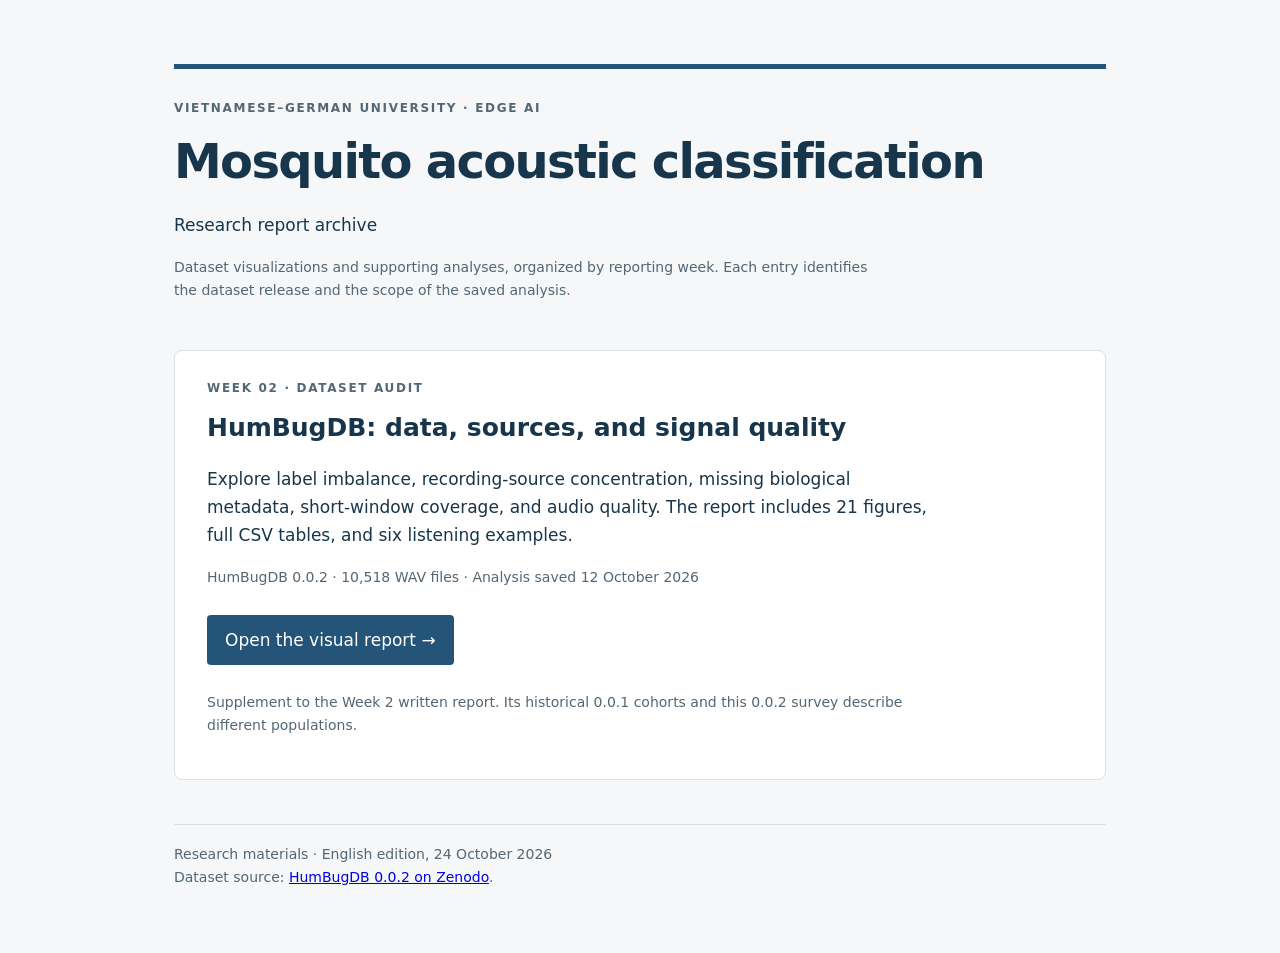
==== index.html @ 85e627a4 "Publish English Week 2 data visualization archive" ====
<!doctype html>
<html lang="en"><head><meta charset="utf-8"><meta name="viewport" content="width=device-width, initial-scale=1">
<title>Edge AI · Research report archive</title>
<style>
:root{color-scheme:light;--ink:#17364b;--blue:#245579;--muted:#536774}
*{box-sizing:border-box}body{margin:0;background:#f5f7f8;color:var(--ink);font:17px/1.65 system-ui,sans-serif}
main{max-width:980px;margin:0 auto;padding:64px 24px}header{border-top:5px solid var(--blue);padding-top:30px;margin-bottom:48px}
.eyebrow{text-transform:uppercase;letter-spacing:.14em;font-size:12px;font-weight:700;color:var(--muted)}
h1{font-size:clamp(32px,5vw,48px);line-height:1.12;letter-spacing:-.035em;margin:16px 0 22px}h2{font-size:25px;margin:8px 0}
p{max-width:720px}article{background:white;border:1px solid #d8e1e7;border-radius:8px;padding:28px 32px}
.meta{color:var(--muted);font-size:14px}.button{display:inline-block;background:var(--blue);color:white;padding:11px 18px;border-radius:4px;text-decoration:none;margin:12px 0}
a:focus-visible{outline:3px solid #b57820;outline-offset:4px}footer{font-size:14px;color:var(--muted);margin-top:44px;border-top:1px solid #d8e1e7;padding-top:18px}
</style></head><body><main>
<header><div class="eyebrow">Vietnamese–German University · Edge AI</div>
<h1>Mosquito acoustic classification</h1><p>Research report archive</p>
<p class="meta">Dataset visualizations and supporting analyses, organized by reporting week. Each entry identifies the dataset release and the scope of the saved analysis.</p></header>
<article><div class="eyebrow">Week 02 · Dataset audit</div>
<h2>HumBugDB: data, sources, and signal quality</h2>
<p>Explore label imbalance, recording-source concentration, missing biological metadata, short-window coverage, and audio quality. The report includes 21 figures, full CSV tables, and six listening examples.</p>
<p class="meta">HumBugDB 0.0.2 · 10,518 WAV files · Analysis saved 12 October 2026</p>
<a class="button" href="reports/week-02/humbug-data-audit/">Open the visual report →</a>
<p class="meta">Supplement to the Week 2 written report. Its historical 0.0.1 cohorts and this 0.0.2 survey describe different populations.</p></article>
<footer>Research materials · English edition, 24 October 2026<br>
Dataset source: <a href="https://zenodo.org/records/6478589">HumBugDB 0.0.2 on Zenodo</a>.</footer>
</main></body></html>
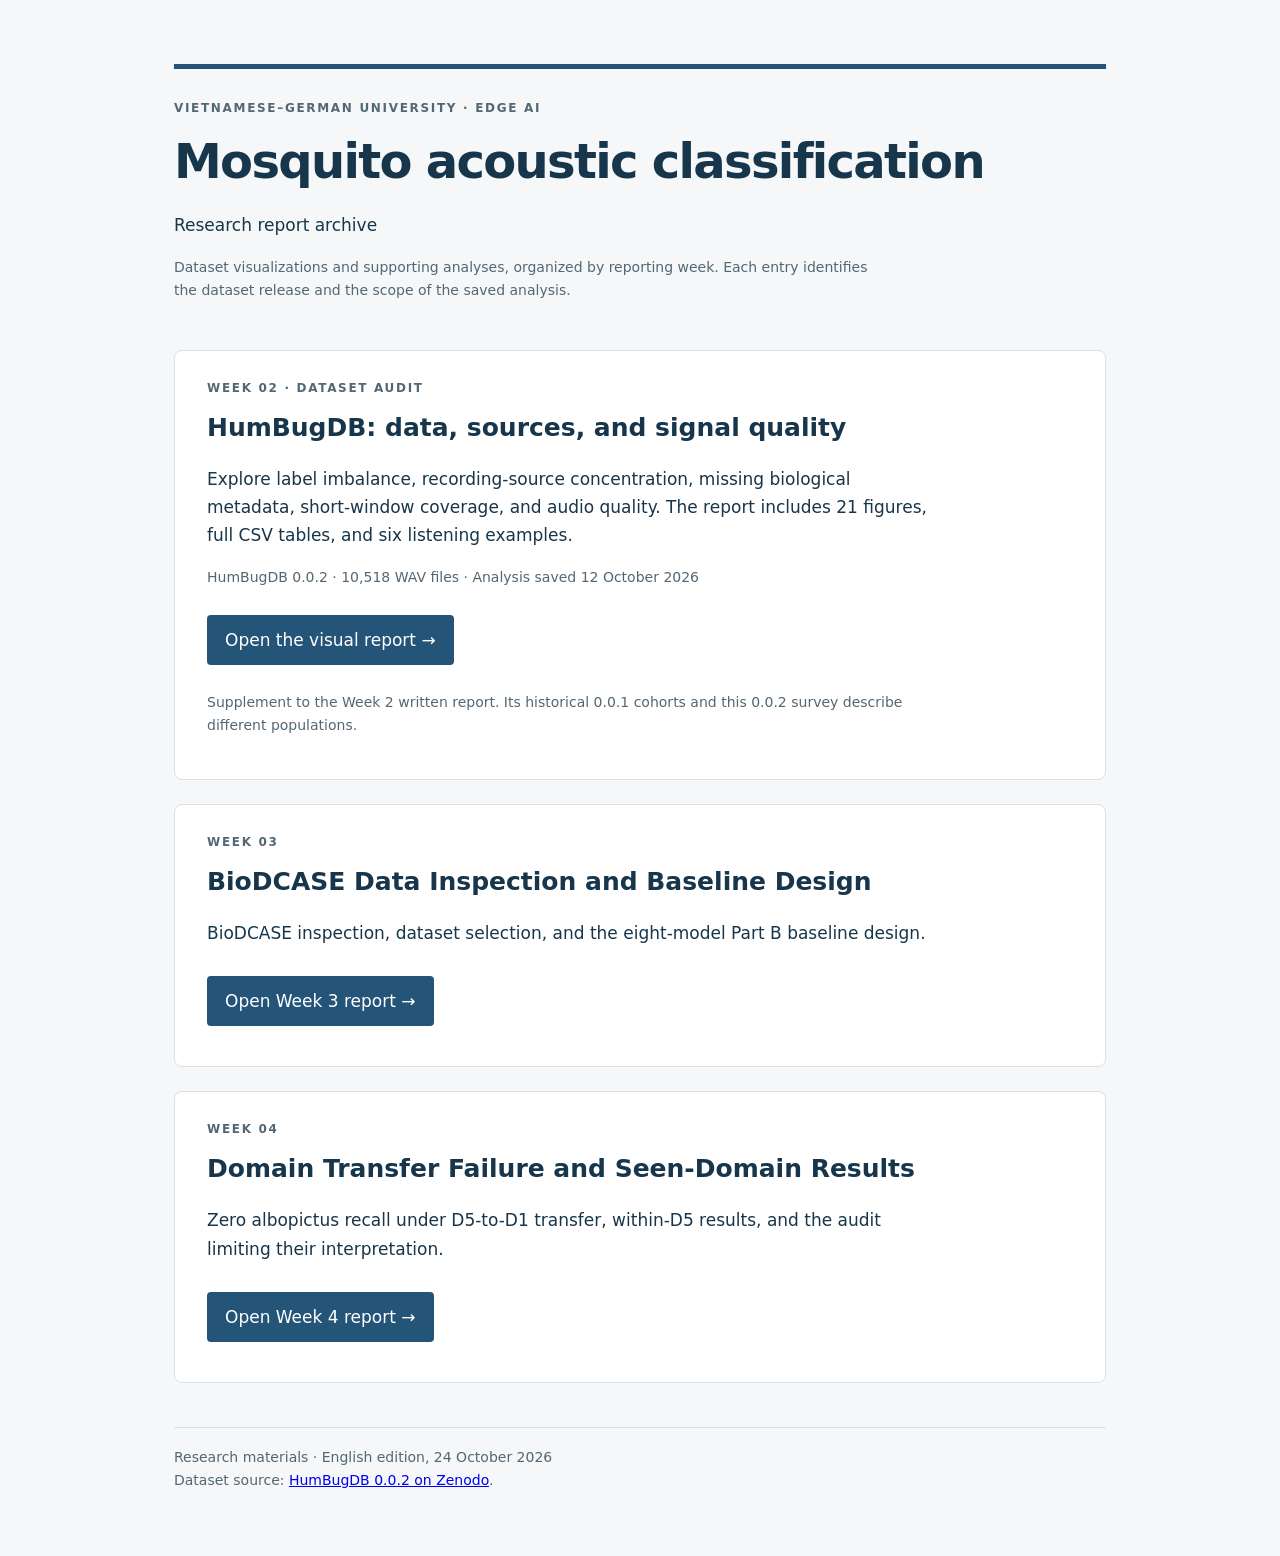
==== commit bff469fc: "Add Week 3 BioDCASE and Week 4 domain-transfer reports" ====
--- a/index.html
+++ b/index.html
@@ -20,6 +20,6 @@
 <p class="meta">HumBugDB 0.0.2 · 10,518 WAV files · Analysis saved 12 October 2026</p>
 <a class="button" href="reports/week-02/humbug-data-audit/">Open the visual report →</a>
 <p class="meta">Supplement to the Week 2 written report. Its historical 0.0.1 cohorts and this 0.0.2 survey describe different populations.</p></article>
-<footer>Research materials · English edition, 24 October 2026<br>
+<article style="margin-top:24px"><div class="eyebrow">Week 03</div><h2>BioDCASE Data Inspection and Baseline Design</h2><p>BioDCASE inspection, dataset selection, and the eight-model Part B baseline design.</p><a class="button" href="reports/week-03/biodcase-baseline/">Open Week 3 report →</a></article><article style="margin-top:24px"><div class="eyebrow">Week 04</div><h2>Domain Transfer Failure and Seen-Domain Results</h2><p>Zero albopictus recall under D5-to-D1 transfer, within-D5 results, and the audit limiting their interpretation.</p><a class="button" href="reports/week-04/domain-gap/">Open Week 4 report →</a></article><footer>Research materials · English edition, 24 October 2026<br>
 Dataset source: <a href="https://zenodo.org/records/6478589">HumBugDB 0.0.2 on Zenodo</a>.</footer>
 </main></body></html>
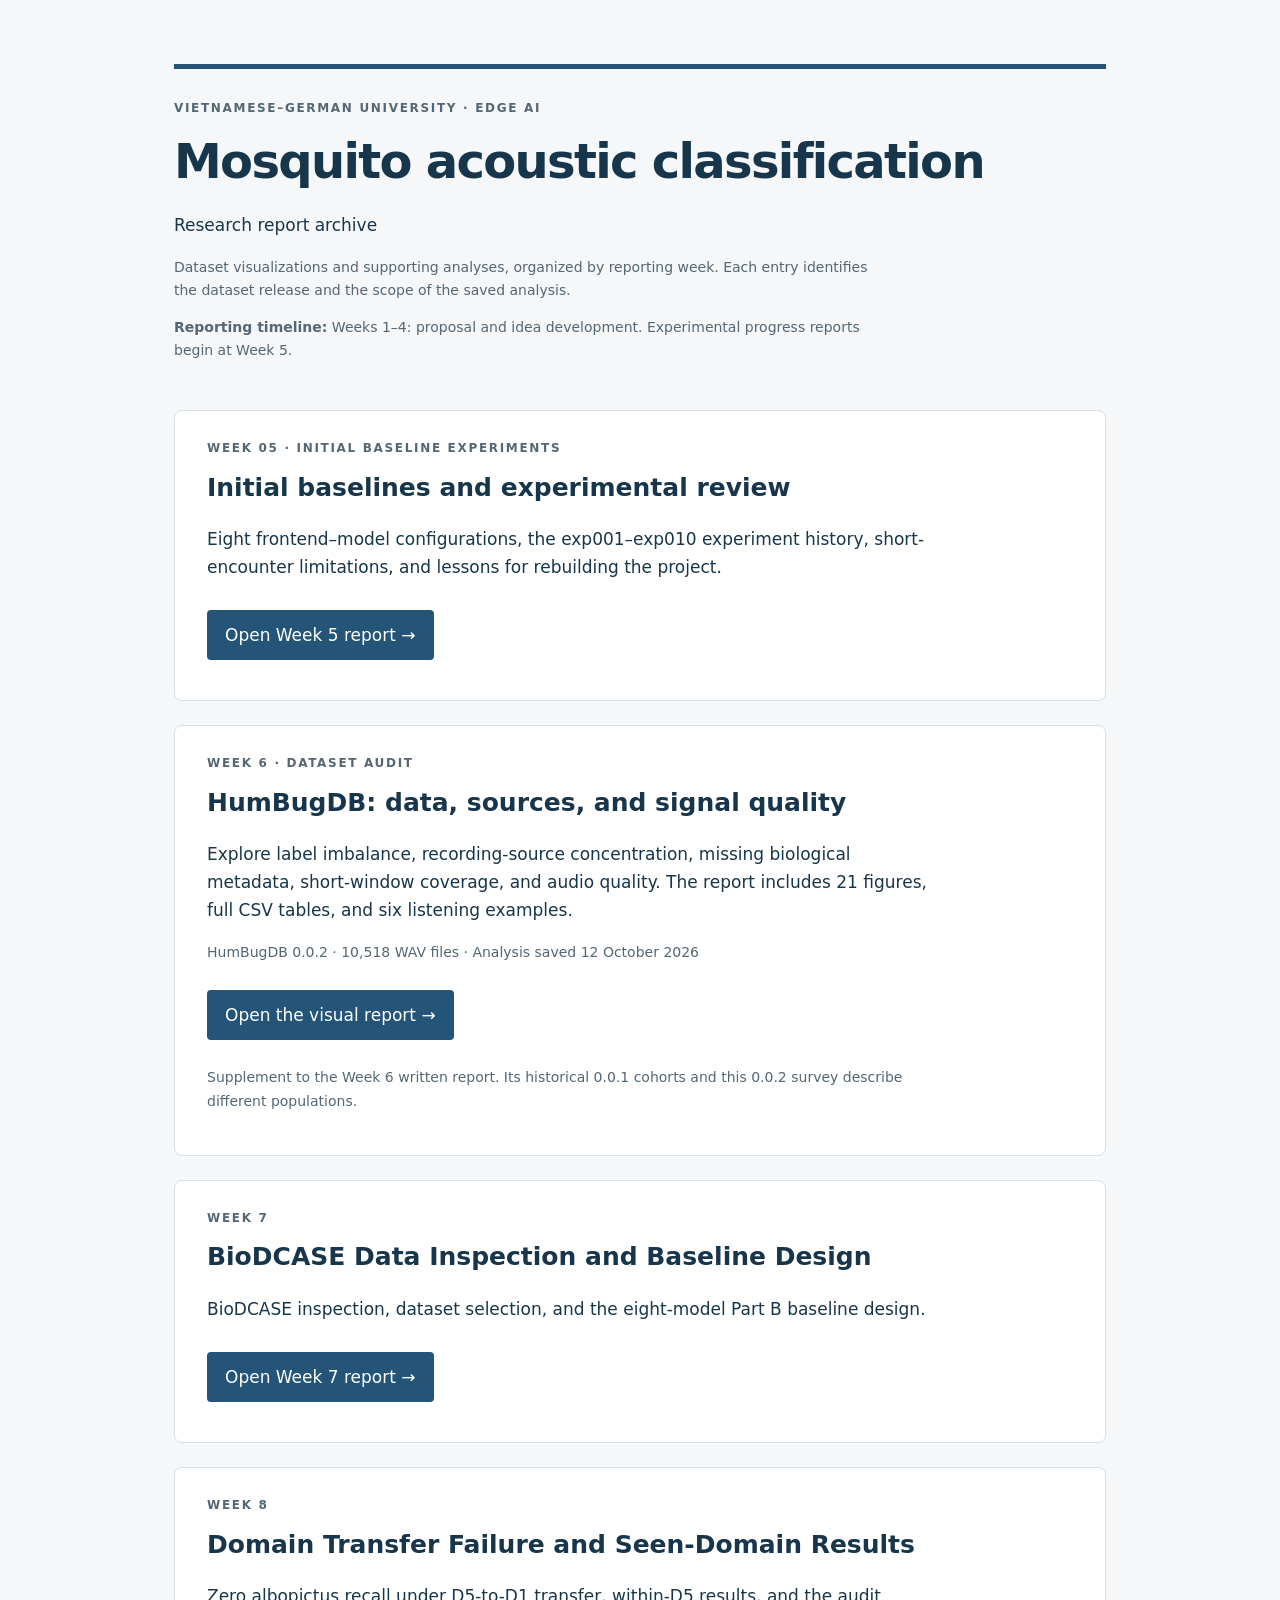
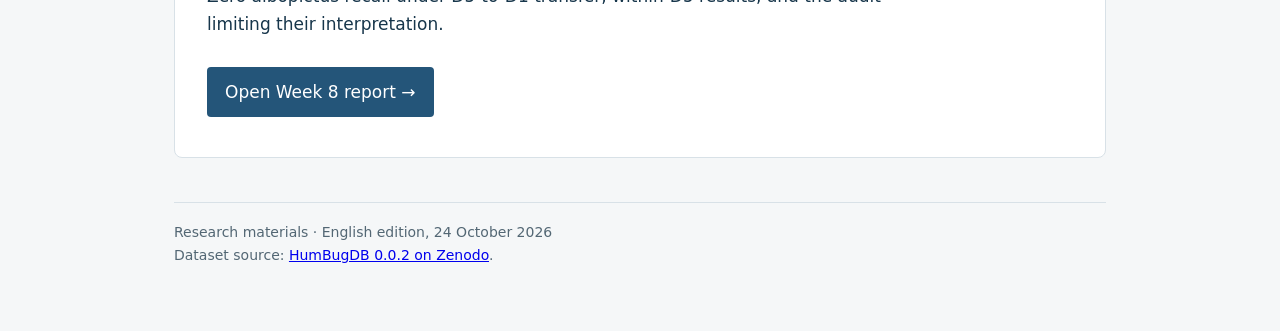
==== commit a27bf1cf: "Renumber web reports to Weeks 5–8 and add initial baseline HTML" ====
--- a/index.html
+++ b/index.html
@@ -13,13 +13,13 @@
 </style></head><body><main>
 <header><div class="eyebrow">Vietnamese–German University · Edge AI</div>
 <h1>Mosquito acoustic classification</h1><p>Research report archive</p>
-<p class="meta">Dataset visualizations and supporting analyses, organized by reporting week. Each entry identifies the dataset release and the scope of the saved analysis.</p></header>
-<article><div class="eyebrow">Week 02 · Dataset audit</div>
+<p class="meta">Dataset visualizations and supporting analyses, organized by reporting week. Each entry identifies the dataset release and the scope of the saved analysis.</p><p class="meta"><strong>Reporting timeline:</strong> Weeks 1–4: proposal and idea development. Experimental progress reports begin at Week 5.</p></header>
+<article style="margin-bottom:24px"><div class="eyebrow">Week 05 · Initial baseline experiments</div><h2>Initial baselines and experimental review</h2><p>Eight frontend–model configurations, the exp001–exp010 experiment history, short-encounter limitations, and lessons for rebuilding the project.</p><a class="button" href="reports/week-05/initial-baselines/">Open Week 5 report →</a></article><article><div class="eyebrow">Week 6 · Dataset audit</div>
 <h2>HumBugDB: data, sources, and signal quality</h2>
 <p>Explore label imbalance, recording-source concentration, missing biological metadata, short-window coverage, and audio quality. The report includes 21 figures, full CSV tables, and six listening examples.</p>
 <p class="meta">HumBugDB 0.0.2 · 10,518 WAV files · Analysis saved 12 October 2026</p>
-<a class="button" href="reports/week-02/humbug-data-audit/">Open the visual report →</a>
-<p class="meta">Supplement to the Week 2 written report. Its historical 0.0.1 cohorts and this 0.0.2 survey describe different populations.</p></article>
-<article style="margin-top:24px"><div class="eyebrow">Week 03</div><h2>BioDCASE Data Inspection and Baseline Design</h2><p>BioDCASE inspection, dataset selection, and the eight-model Part B baseline design.</p><a class="button" href="reports/week-03/biodcase-baseline/">Open Week 3 report →</a></article><article style="margin-top:24px"><div class="eyebrow">Week 04</div><h2>Domain Transfer Failure and Seen-Domain Results</h2><p>Zero albopictus recall under D5-to-D1 transfer, within-D5 results, and the audit limiting their interpretation.</p><a class="button" href="reports/week-04/domain-gap/">Open Week 4 report →</a></article><footer>Research materials · English edition, 24 October 2026<br>
+<a class="button" href="reports/week-06/humbug-data-audit/">Open the visual report →</a>
+<p class="meta">Supplement to the Week 6 written report. Its historical 0.0.1 cohorts and this 0.0.2 survey describe different populations.</p></article>
+<article style="margin-top:24px"><div class="eyebrow">Week 7</div><h2>BioDCASE Data Inspection and Baseline Design</h2><p>BioDCASE inspection, dataset selection, and the eight-model Part B baseline design.</p><a class="button" href="reports/week-07/biodcase-baseline/">Open Week 7 report →</a></article><article style="margin-top:24px"><div class="eyebrow">Week 8</div><h2>Domain Transfer Failure and Seen-Domain Results</h2><p>Zero albopictus recall under D5-to-D1 transfer, within-D5 results, and the audit limiting their interpretation.</p><a class="button" href="reports/week-08/domain-gap/">Open Week 8 report →</a></article><footer>Research materials · English edition, 24 October 2026<br>
 Dataset source: <a href="https://zenodo.org/records/6478589">HumBugDB 0.0.2 on Zenodo</a>.</footer>
 </main></body></html>
